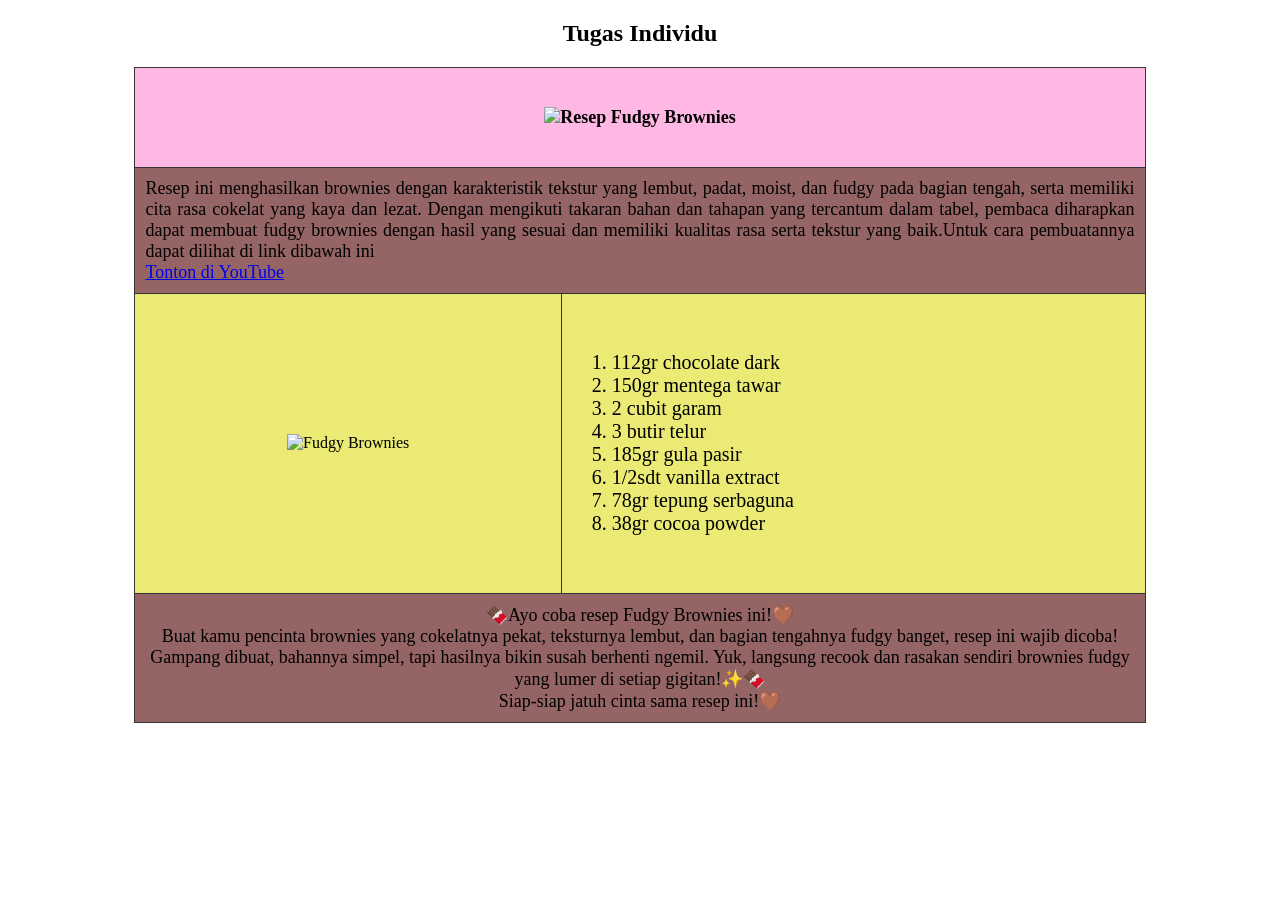
==== index.html @ a4ad3c10 "Add files via upload" ====
<!DOCTYPE html>
<html lang="en">
<head>
    <meta charset="UTF-8">
    <meta name="viewport" content="width=device-width, initial-scale=1.0">
    <title>Tabel Data</title>
    <style>
        table {
            width: 80%;
            border-collapse: collapse;
            margin: 20px auto;
        }

        th, td {
            border: 1px solid #333;
            padding: 10px;
            text-align: center;
        }
        
        th {
            background-color: #ffb7e3
        }

        tr:nth-child(even) {
            background-color:  rgb(234, 234, 117);
        }

        tr:nth-child(1) {
            background-color: rgba(120, 58, 58, 0.783);
            font-size: 18px;
        }


    </style>
 </head>
 <h2 style="text-align: center;">Tugas Individu</h2>

    <table border="1" width="600px">
        <thead height="100px">
            <tr>
                <th colspan="2" style="text-align: center; vertical-align: middle;">
                    <img src="foto1.JPG.jpeg" width="450px" height="200px" alt="Resep Fudgy Brownies">
                </th>
            </tr>
        </thead>
        <tbody>
            <tr>
                <td colspan = "2" height="100px" style="text-align: justify;">Resep ini menghasilkan brownies dengan karakteristik tekstur yang lembut, padat, moist, dan fudgy pada bagian tengah, serta memiliki cita rasa cokelat yang kaya dan lezat. Dengan mengikuti takaran bahan dan tahapan yang tercantum dalam tabel, pembaca diharapkan dapat membuat fudgy brownies dengan hasil yang sesuai dan memiliki kualitas rasa serta tekstur yang baik.Untuk cara pembuatannya dapat dilihat di link dibawah ini<br><a href="https://youtu.be/IvptYHSYewo?si=1lIwqss63kUHG9h7" target="_blank">Tonton di YouTube</a></td>
            </tr>
             <tr height="300px">
                <td width="250px">
                    <img src="foto2.JPG.jpeg" width="300px" height="300px" alt="Fudgy Brownies">
                </td> 
                <td width="350px"><ol type="1" style="text-align: left; font-size:20px;">
                    <li>112gr chocolate dark</li>
                    <li>150gr mentega tawar</li>
                    <li>2 cubit garam</li>
                    <li>3 butir telur</li>
                    <li>185gr gula pasir</li>
                    <li>1/2sdt vanilla extract</li>
                    <li>78gr tepung serbaguna</li>
                    <li>38gr cocoa powder</li>
                </ol></td>
             </tr>
        </tbody>
        <tfoot>
            <tr>
                <td colspan="2" height="100px">🍫Ayo coba resep Fudgy Brownies ini!🤎 
                    <br>Buat kamu pencinta brownies yang cokelatnya pekat, teksturnya lembut, dan bagian tengahnya fudgy banget, resep ini wajib dicoba!
                    <br>Gampang dibuat, bahannya simpel, tapi hasilnya bikin susah berhenti ngemil. Yuk, langsung recook dan rasakan sendiri brownies fudgy yang lumer di setiap gigitan!✨🍫
                    <br>Siap-siap jatuh cinta sama resep ini!🤎</td>
            </tr>

        </tfoot>
    </table>
</body>
</html>
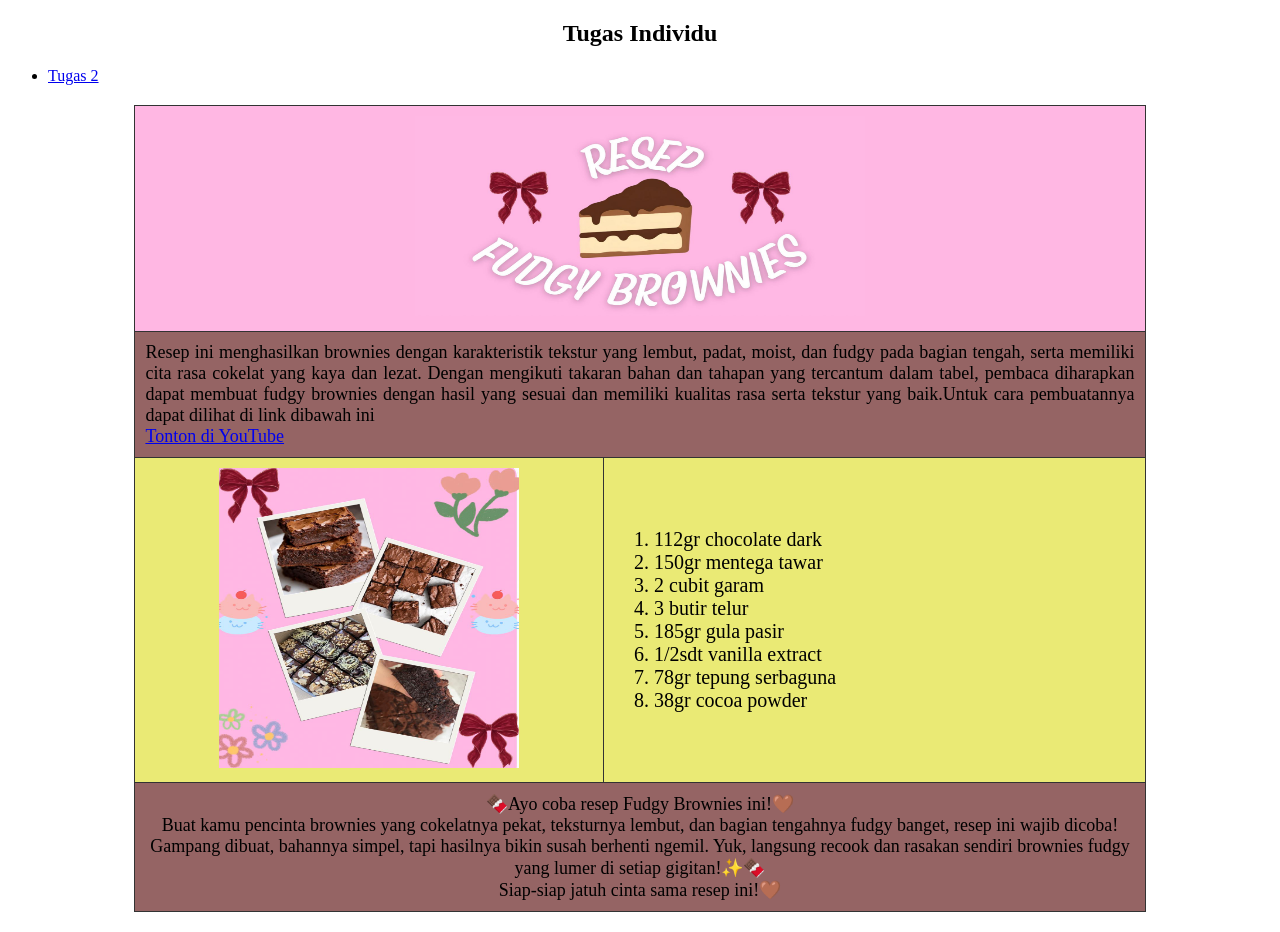
==== commit cd441673: "Correct HTML structure and add navigation link Fixed HTML structure and added a link to 'Tugas 2'." ====
--- a/index.html
+++ b/index.html
@@ -69,9 +69,14 @@
                     <br>Buat kamu pencinta brownies yang cokelatnya pekat, teksturnya lembut, dan bagian tengahnya fudgy banget, resep ini wajib dicoba!
                     <br>Gampang dibuat, bahannya simpel, tapi hasilnya bikin susah berhenti ngemil. Yuk, langsung recook dan rasakan sendiri brownies fudgy yang lumer di setiap gigitan!✨🍫
                     <br>Siap-siap jatuh cinta sama resep ini!🤎</td>
+                <p>
+                    <ul>
+                        <li><a href="tugas2.html">Tugas 2</a></li>
+                    </ul>
+                </p>
             </tr>
 
         </tfoot>
     </table>
 </body>
-</html>+</html>
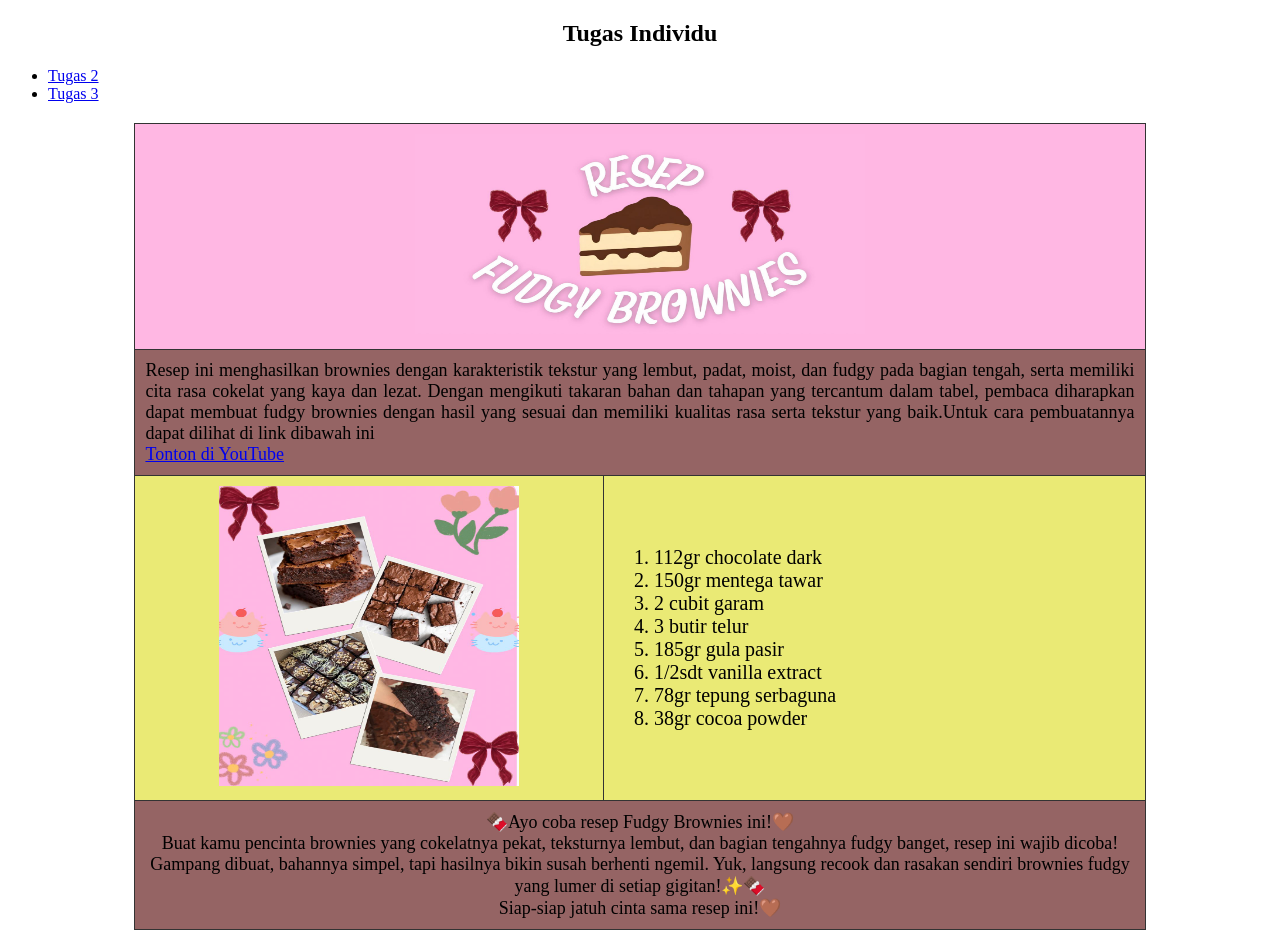
==== commit 97c6a45d: "Add link to Tugas 3 in index.html footer Added a link to Tugas 3 in the footer section." ====
--- a/index.html
+++ b/index.html
@@ -72,6 +72,7 @@
                 <p>
                     <ul>
                         <li><a href="tugas2.html">Tugas 2</a></li>
+                        <li><a href="tugas3.html">Tugas 3</a></li>
                     </ul>
                 </p>
             </tr>
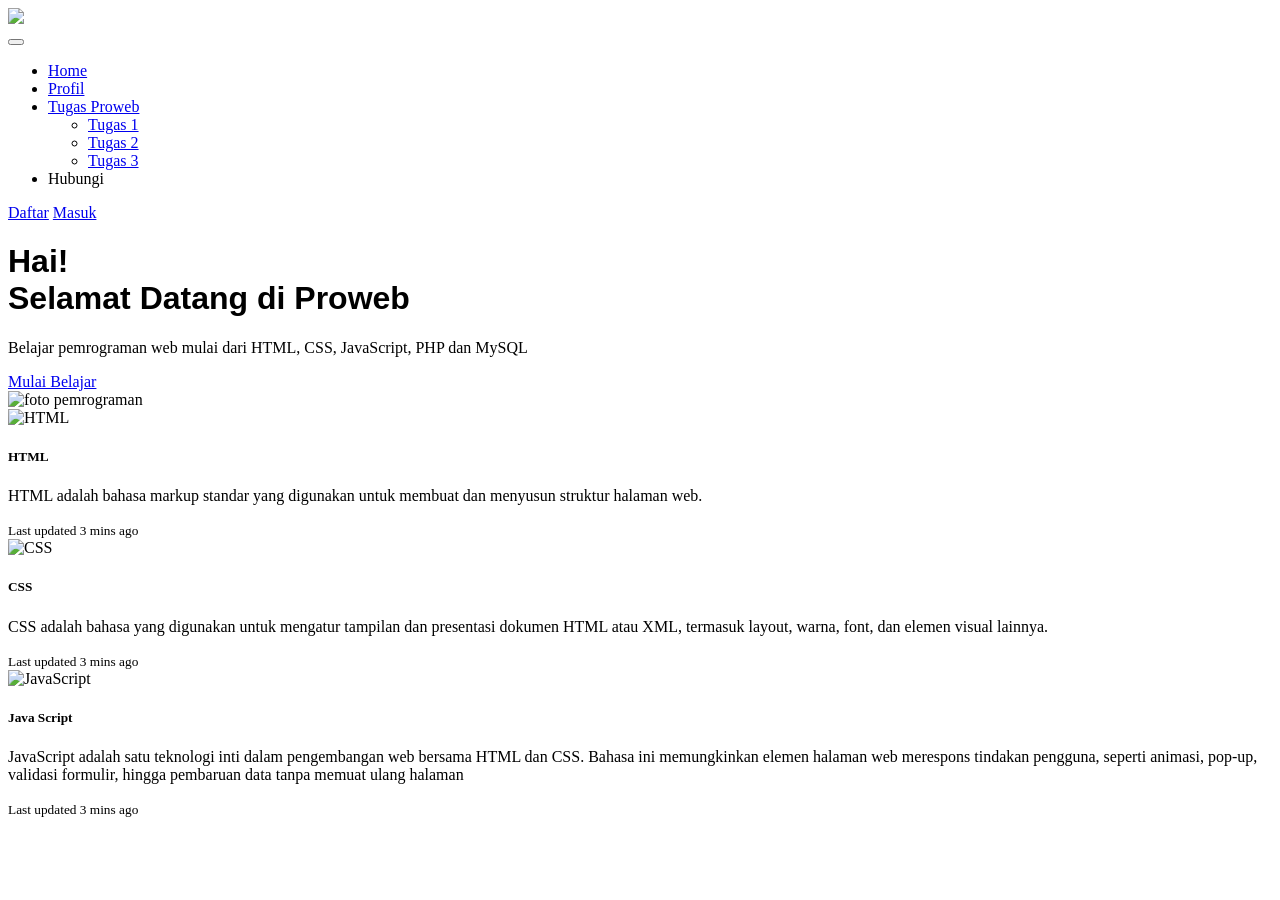
==== commit 73e39f7a: "Update index.html" ====
--- a/index.html
+++ b/index.html
@@ -3,81 +3,104 @@
 <head>
     <meta charset="UTF-8">
     <meta name="viewport" content="width=device-width, initial-scale=1.0">
-    <title>Tabel Data</title>
+    <title>Belajar Bootstrap</title>
+    <link rel="stylesheet" href="bootstrap.css">
     <style>
-        table {
-            width: 80%;
-            border-collapse: collapse;
-            margin: 20px auto;
-        }
-
-        th, td {
-            border: 1px solid #333;
-            padding: 10px;
-            text-align: center;
-        }
-        
-        th {
-            background-color: #ffb7e3
-        }
-
-        tr:nth-child(even) {
-            background-color:  rgb(234, 234, 117);
-        }
-
-        tr:nth-child(1) {
-            background-color: rgba(120, 58, 58, 0.783);
-            font-size: 18px;
-        }
-
-
-    </style>
- </head>
- <h2 style="text-align: center;">Tugas Individu</h2>
-
-    <table border="1" width="600px">
-        <thead height="100px">
-            <tr>
-                <th colspan="2" style="text-align: center; vertical-align: middle;">
-                    <img src="foto1.JPG.jpeg" width="450px" height="200px" alt="Resep Fudgy Brownies">
-                </th>
-            </tr>
-        </thead>
-        <tbody>
-            <tr>
-                <td colspan = "2" height="100px" style="text-align: justify;">Resep ini menghasilkan brownies dengan karakteristik tekstur yang lembut, padat, moist, dan fudgy pada bagian tengah, serta memiliki cita rasa cokelat yang kaya dan lezat. Dengan mengikuti takaran bahan dan tahapan yang tercantum dalam tabel, pembaca diharapkan dapat membuat fudgy brownies dengan hasil yang sesuai dan memiliki kualitas rasa serta tekstur yang baik.Untuk cara pembuatannya dapat dilihat di link dibawah ini<br><a href="https://youtu.be/IvptYHSYewo?si=1lIwqss63kUHG9h7" target="_blank">Tonton di YouTube</a></td>
-            </tr>
-             <tr height="300px">
-                <td width="250px">
-                    <img src="foto2.JPG.jpeg" width="300px" height="300px" alt="Fudgy Brownies">
-                </td> 
-                <td width="350px"><ol type="1" style="text-align: left; font-size:20px;">
-                    <li>112gr chocolate dark</li>
-                    <li>150gr mentega tawar</li>
-                    <li>2 cubit garam</li>
-                    <li>3 butir telur</li>
-                    <li>185gr gula pasir</li>
-                    <li>1/2sdt vanilla extract</li>
-                    <li>78gr tepung serbaguna</li>
-                    <li>38gr cocoa powder</li>
-                </ol></td>
-             </tr>
-        </tbody>
-        <tfoot>
-            <tr>
-                <td colspan="2" height="100px">🍫Ayo coba resep Fudgy Brownies ini!🤎 
-                    <br>Buat kamu pencinta brownies yang cokelatnya pekat, teksturnya lembut, dan bagian tengahnya fudgy banget, resep ini wajib dicoba!
-                    <br>Gampang dibuat, bahannya simpel, tapi hasilnya bikin susah berhenti ngemil. Yuk, langsung recook dan rasakan sendiri brownies fudgy yang lumer di setiap gigitan!✨🍫
-                    <br>Siap-siap jatuh cinta sama resep ini!🤎</td>
-                <p>
-                    <ul>
-                        <li><a href="tugas2.html">Tugas 2</a></li>
-                        <li><a href="tugas3.html">Tugas 3</a></li>
-                    </ul>
-                </p>
-            </tr>
-
-        </tfoot>
-    </table>
+@import url('https://fonts.googleapis.com/css2?family=Ruwudu:wght@400;500;600;700&display=swap');
+</style>
+</head>
+<body>
+    <nav class="navbar navbar-expand-lg bg-body-tertiary">
+  <div class="container-fluid">
+    <a class="navbar-brand">
+      <img src="Yellow Blue White Modern Computer Store Logo.png" width="100">
+    </a>
+    <div class="col ms-auto"></div>
+    <button class="navbar-toggler" type="button" data-bs-toggle="collapse" data-bs-target="#navbarSupportedContent" aria-controls="navbarSupportedContent" aria-expanded="false" aria-label="Toggle navigation">
+      <span class="navbar-toggler-icon"></span>
+    </button>
+    <div class="collapse navbar-collapse" id="navbarSupportedContent">
+      <ul class="navbar-nav me-auto mb-2 mb-lg-0">
+        <li class="nav-item">
+          <a class="nav-link active" aria-current="page" href="#">Home</a>
+        </li>
+        <li class="nav-item">
+          <a class="nav-link" href="#">Profil</a>
+        </li>
+        <li class="nav-item dropdown">
+          <a class="nav-link dropdown-toggle" href="#" role="button" data-bs-toggle="dropdown" aria-expanded="false">
+            Tugas Proweb
+          </a>
+          <ul class="dropdown-menu">
+            <li><a class="dropdown-item" href="index.html">Tugas 1</a></li>
+            <li><a class="dropdown-item" href="tugas2.html">Tugas 2</a></li>
+            <li><a class="dropdown-item" href="tugas3.html">Tugas 3</a></li>
+          </ul>
+        </li>
+        <li class="nav-item">
+          <a class="nav-link disabled" aria-disabled="true">Hubungi</a>
+        </li>
+      </ul>
+      <form class="d-flex" role="search">
+        <a href="#" class="btn btn-primary">Daftar</a>
+        <a href="#" class="btn btn-outline-primary">Masuk</a>
+      </form>
+    </div>
+  </div>
+</nav>
+            <div class="row">
+                <div class="col align-self-center">
+                    
+                    <h1 style="font-family : 'Franklin Gothic Medium', 'Arial Narrow', Arial, sans-serif">Hai!<br/>Selamat Datang di Proweb</h1>
+                    <p>
+                        Belajar pemrograman web mulai dari HTML, CSS, JavaScript, PHP dan MySQL
+                    </p>
+                    <a href="#" class="btn btn-success">Mulai Belajar</a>
+                </div>
+                <div class="col">
+                    <img src="Foto3.png" alt="foto pemrograman" class="hero-img" width="450">
+                </div>
+                <div class="row row-cols-1 row-cols-md-3 g-4">
+  <div class="col">
+    <div class="card h-100">
+      <img src="logo html.jpg" class="card-img-top" alt="HTML">
+      <div class="card-body">
+        <h5 class="card-title">HTML</h5>
+        <p class="card-text">HTML adalah bahasa markup standar yang digunakan untuk membuat dan menyusun struktur halaman web.</p>
+      </div>
+      <div class="card-footer">
+        <small class="text-body-secondary">Last updated 3 mins ago</small>
+      </div>
+    </div>
+  </div>
+  <div class="col">
+    <div class="card h-100">
+      <img src="OIP.webp" class="card-img-top" alt="CSS">
+      <div class="card-body">
+        <h5 class="card-title">CSS</h5>
+        <p class="card-text">CSS adalah bahasa yang digunakan untuk mengatur tampilan dan presentasi dokumen HTML atau XML, termasuk layout, warna, font, dan elemen visual lainnya.</p>
+      </div>
+      <div class="card-footer">
+        <small class="text-body-secondary">Last updated 3 mins ago</small>
+      </div>
+    </div>
+  </div>
+  <div class="col">
+    <div class="card h-100">
+      <img src="JavaScript-Symbol.png" class="card-img-top" alt="JavaScript">
+      <div class="card-body">
+        <h5 class="card-title">Java Script</h5>
+        <p class="card-text">JavaScript adalah satu teknologi inti dalam pengembangan web bersama HTML dan CSS. Bahasa ini memungkinkan elemen halaman web merespons tindakan pengguna, seperti animasi, pop-up, validasi formulir, hingga pembaruan data tanpa memuat ulang halaman</p>
+      </div>
+      <div class="card-footer">
+        <small class="text-body-secondary">Last updated 3 mins ago</small>
+      </div>
+    </div>
+  </div>
+</div>
+            </div>
+        </div>
+    </section>
+    <script src="bootstrap.bundle.js"></script>
 </body>
 </html>
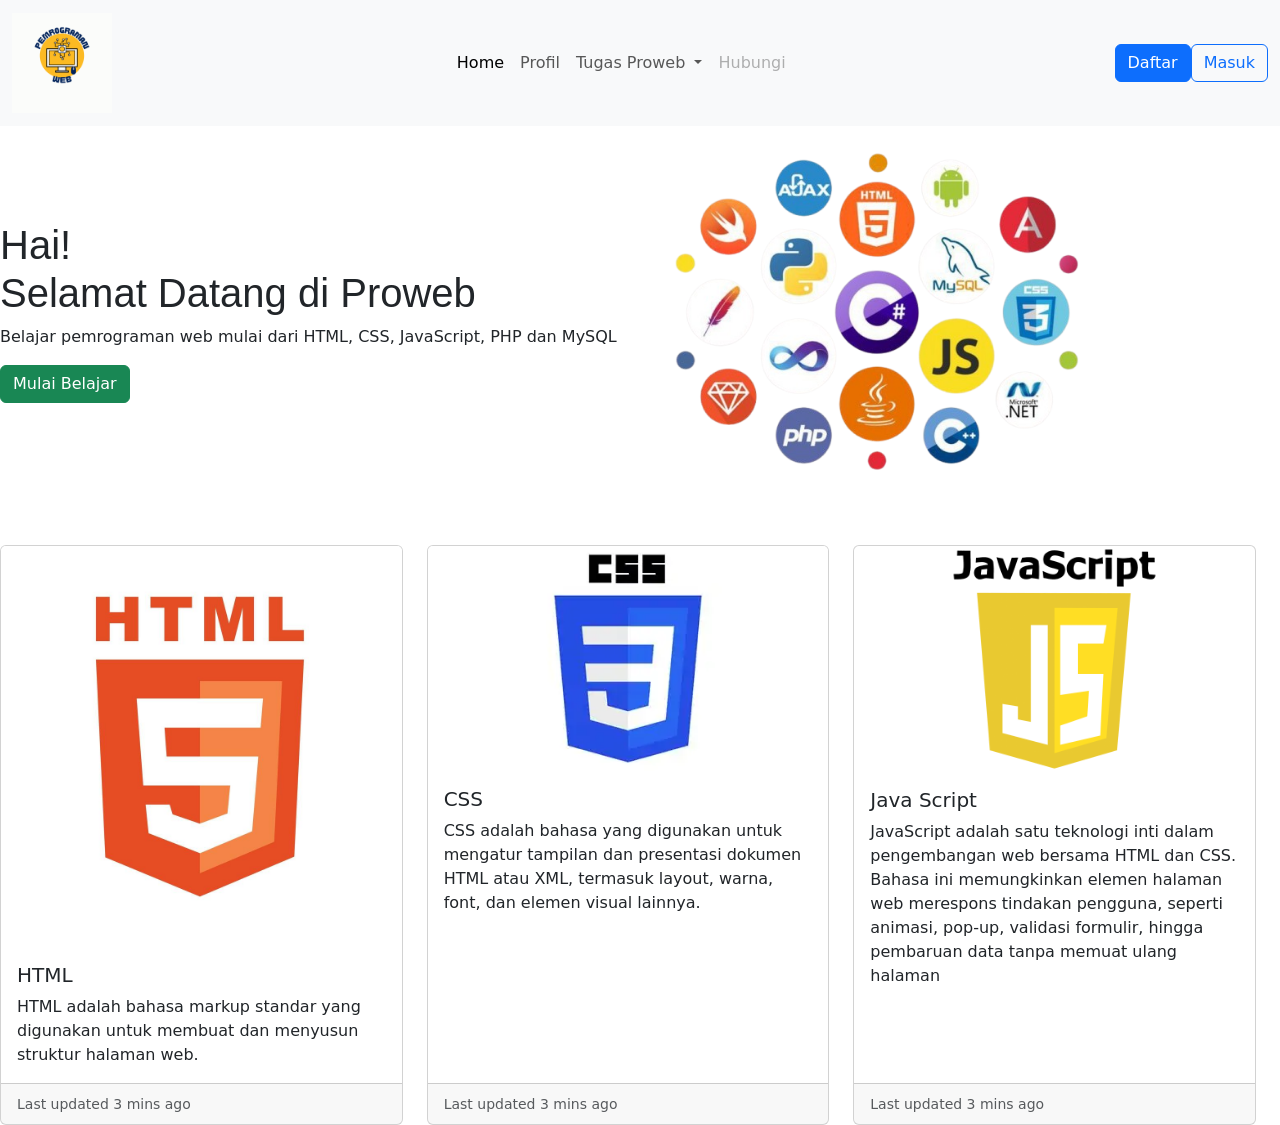
==== commit 2fc6a334: "Update index.html" ====
--- a/index.html
+++ b/index.html
@@ -32,7 +32,7 @@
             Tugas Proweb
           </a>
           <ul class="dropdown-menu">
-            <li><a class="dropdown-item" href="index.html">Tugas 1</a></li>
+            <li><a class="dropdown-item" href="tugas1.html">Tugas 1</a></li>
             <li><a class="dropdown-item" href="tugas2.html">Tugas 2</a></li>
             <li><a class="dropdown-item" href="tugas3.html">Tugas 3</a></li>
           </ul>
